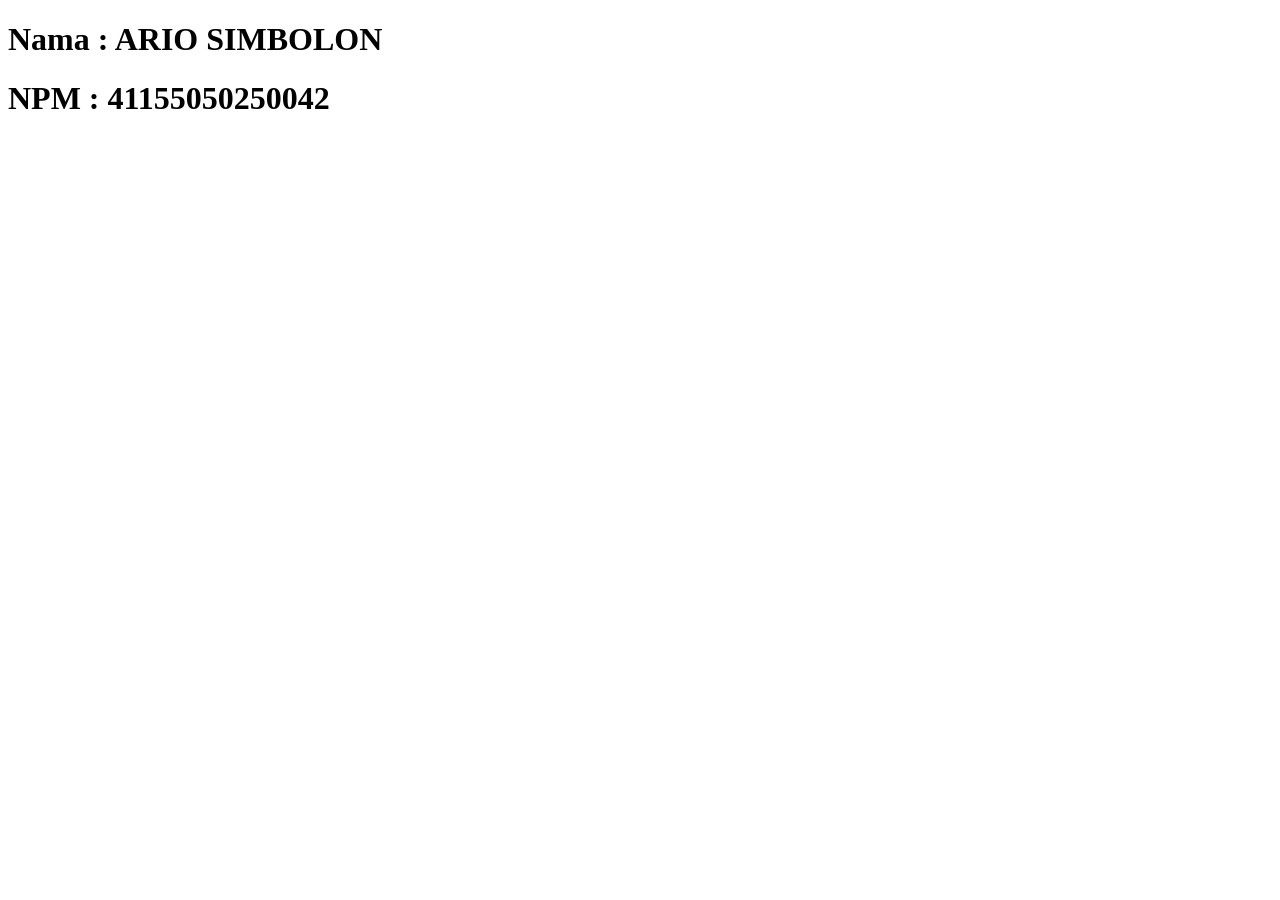
==== index.html @ ff95181c "Rename Page.html to index.html" ====
<!DOCTYPE html>
<html lang="en">
<head>
    <meta charset="UTF-8">
    <meta name="viewport" content="width=device-width, initial-scale=1.0">
    <title>Document</title>
</head>
<body>
    <h1> Nama : ARIO SIMBOLON</h1>
    <h1> NPM : 41155050250042</h1>
    
</body>
</html>
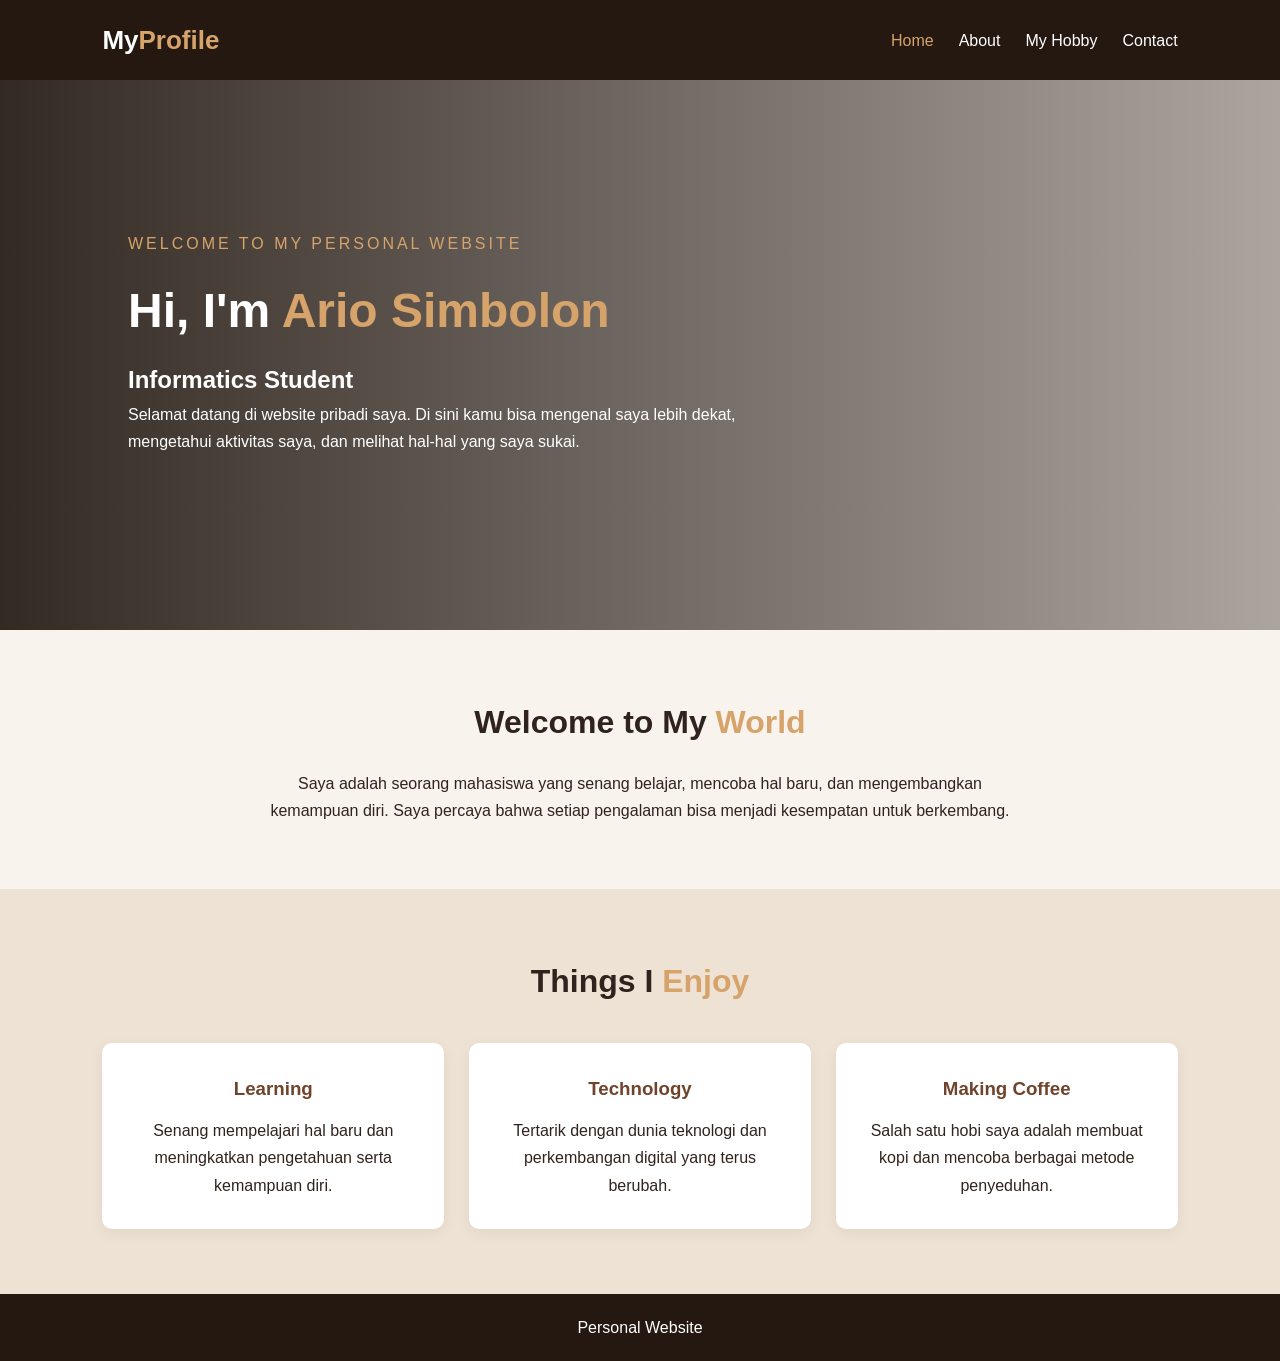
==== commit f940e822: "Add files via upload" ====
--- a/index.html
+++ b/index.html
@@ -1,13 +1,85 @@
+
 <!DOCTYPE html>
-<html lang="en">
+<html lang="id">
 <head>
     <meta charset="UTF-8">
     <meta name="viewport" content="width=device-width, initial-scale=1.0">
-    <title>Document</title>
+    <title>Home | Personal Website</title>
+    <link rel="stylesheet" href="style.css">
 </head>
 <body>
-    <h1> Nama : ARIO SIMBOLON</h1>
-    <h1> NPM : 41155050250042</h1>
-    
+
+    <nav class="navbar">
+        <h2 class="logo">My<span>Profile</span></h2>
+
+        <ul>
+            <li><a href="index.html" class="active">Home</a></li>
+            <li><a href="about.html">About</a></li>
+            <li><a href="coffee.html">My Hobby</a></li>
+            <li><a href="contact.html">Contact</a></li>
+        </ul>
+    </nav>
+    <section class="hero">
+        <div class="hero-content">
+            <p class="subtitle">WELCOME TO MY PERSONAL WEBSITE</p>
+
+            <h1>Hi, I'm <span>Ario Simbolon</span></h1>
+
+            <h2>Informatics Student</h2>
+
+            <p>
+                Selamat datang di website pribadi saya.
+                Di sini kamu bisa mengenal saya lebih dekat,
+                mengetahui aktivitas saya, dan melihat hal-hal
+                yang saya sukai.
+            </p>
+
+            
+        </div>
+    </section>
+    <section class="introduction">
+        <h2>Welcome to My <span>World</span></h2>
+
+        <p>
+            Saya adalah seorang mahasiswa yang senang belajar,
+            mencoba hal baru, dan mengembangkan kemampuan diri.
+            Saya percaya bahwa setiap pengalaman bisa menjadi
+            kesempatan untuk berkembang.
+        </p>
+    </section>
+    <section class="interests">
+        <h2>Things I <span>Enjoy</span></h2>
+
+        <div class="interest-container">
+
+            <div class="interest-card">
+                <h3>Learning</h3>
+                <p>
+                    Senang mempelajari hal baru dan meningkatkan
+                    pengetahuan serta kemampuan diri.
+                </p>
+            </div>
+
+            <div class="interest-card">
+                <h3>Technology</h3>
+                <p>
+                    Tertarik dengan dunia teknologi dan perkembangan
+                    digital yang terus berubah.
+                </p>
+            </div>
+
+            <div class="interest-card">
+                <h3>Making Coffee</h3>
+                <p>
+                    Salah satu hobi saya adalah membuat kopi dan
+                    mencoba berbagai metode penyeduhan.
+                </p>
+            </div>
+
+        </div>
+    </section>
+    <footer>
+        <p>Personal Website</p>
+    </footer>
 </body>
 </html>
--- a/style.css
+++ b/style.css
@@ -0,0 +1,311 @@
+
+* {
+    margin: 0;
+    padding: 0;
+    box-sizing: border-box;
+    scroll-behavior: smooth;
+}
+
+body {
+    font-family: Arial, sans-serif;
+    background-color: #f8f3ed;
+    color: #30231d;
+    line-height: 1.7;
+}
+
+:root {
+    --brown: #6f432c;
+    --dark: #241811;
+    --cream: #f8f3ed;
+    --gold: #d6a36b;
+}
+.navbar {
+    background-color: var(--dark);
+    padding: 18px 8%;
+    display: flex;
+    justify-content: space-between;
+    align-items: center;
+}
+
+.logo {
+    color: white;
+    font-size: 26px;
+}
+
+.navbar ul {
+    display: flex;
+    list-style: none;
+    gap: 25px;
+}
+
+.navbar a {
+    text-decoration: none;
+    color: white;
+    transition: 0.3s;
+}
+
+.navbar a:hover,
+.navbar a.active {
+    color: var(--gold);
+}
+
+.hero {
+    min-height: 550px;
+    display: flex;
+    align-items: center;
+    padding: 60px 10%;
+    color: white;
+    background:
+        linear-gradient(
+            90deg,
+            rgba(30, 20, 14, 0.9),
+            rgba(30, 20, 14, 0.35)
+        ),
+        url("https://images.unsplash.com/photo-1442512595331-e89e73853f31?w=1600")
+        center/cover;
+}
+
+.hero-content {
+    max-width: 650px;
+}
+
+.subtitle {
+    color: var(--gold);
+    letter-spacing: 3px;
+    margin-bottom: 15px;
+}
+
+.hero h1 {
+    font-size: 48px;
+    line-height: 1.2;
+    margin-bottom: 20px;
+}
+
+span {
+    color: var(--gold);
+}
+
+.hero-content p {
+    margin-bottom: 25px;
+}
+
+.btn {
+    display: inline-block;
+    background-color: var(--brown);
+    color: white;
+    padding: 12px 25px;
+    border-radius: 5px;
+    text-decoration: none;
+    margin-top: 15px;
+}
+
+.btn:hover {
+    background-color: #986745;
+}
+.page-header {
+    background-color: #eee2d5;
+    text-align: center;
+    padding: 60px 20px;
+}
+
+.page-header h1 {
+    font-size: 38px;
+    margin-bottom: 10px;
+}
+
+.about {
+    max-width: 1100px;
+    margin: auto;
+    padding: 70px 30px;
+    display: flex;
+    align-items: center;
+    gap: 40px;
+}
+
+.about img {
+    width: 45%;
+    height: 330px;
+    object-fit: cover;
+    border-radius: 12px;
+}
+
+.about-text {
+    flex: 1;
+}
+
+.about-text h2 {
+    color: var(--brown);
+    margin-bottom: 15px;
+}
+
+.about-text p {
+    margin-bottom: 15px;
+}
+
+.coffee {
+    padding: 60px 8%;
+}
+
+.coffee-container {
+    display: flex;
+    justify-content: center;
+    gap: 25px;
+    max-width: 1100px;
+    margin: auto;
+}
+
+.coffee-card {
+    flex: 1;
+    background-color: white;
+    border-radius: 12px;
+    overflow: hidden;
+    box-shadow: 0 5px 18px rgba(0, 0, 0, 0.08);
+    transition: 0.3s;
+}
+
+.coffee-card:hover {
+    transform: translateY(-8px);
+}
+
+.coffee-card img {
+    width: 100%;
+    height: 220px;
+    object-fit: cover;
+}
+
+.coffee-card h3 {
+    color: var(--brown);
+    padding: 15px 18px 5px;
+}
+
+.coffee-card p {
+    padding: 0 18px 22px;
+}
+
+.contact {
+    min-height: 350px;
+    padding: 70px 20px;
+    text-align: center;
+}
+
+.contact h2 {
+    color: var(--brown);
+    margin-bottom: 15px;
+}
+
+.contact-note {
+    margin-top: 25px;
+    font-size: 13px;
+    color: #777;
+}
+
+footer {
+    background-color: var(--dark);
+    color: white;
+    text-align: center;
+    padding: 20px;
+}
+
+@media (max-width: 768px) {
+    .navbar {
+        flex-direction: column;
+        gap: 15px;
+    }
+
+    .navbar ul {
+        flex-wrap: wrap;
+        justify-content: center;
+        gap: 12px;
+    }
+
+    .hero h1 {
+        font-size: 36px;
+    }
+
+    .about {
+        flex-direction: column;
+    }
+
+    .about img {
+        width: 100%;
+    }
+
+    .coffee-container {
+        flex-direction: column;
+    }
+}
+
+.introduction {
+    padding: 65px 10%;
+    text-align: center;
+}
+
+.introduction h2,
+.interests h2 {
+    font-size: 32px;
+    margin-bottom: 20px;
+}
+
+.introduction p {
+    max-width: 750px;
+    margin: auto;
+}
+
+/* Interests */
+.interests {
+    padding: 65px 8%;
+    background-color: #eee2d5;
+    text-align: center;
+}
+
+.interest-container {
+    display: flex;
+    gap: 25px;
+    max-width: 1100px;
+    margin: 35px auto 0;
+}
+
+.interest-card {
+    flex: 1;
+    padding: 30px 22px;
+    background-color: white;
+    border-radius: 10px;
+    box-shadow: 0 4px 15px rgba(0, 0, 0, 0.06);
+    transition: 0.3s;
+}
+
+.interest-card:hover {
+    transform: translateY(-5px);
+}
+
+.interest-card h3 {
+    color: #6f432c;
+    margin-bottom: 12px;
+}
+
+.btn-outline {
+    margin-left: 10px;
+    background-color: transparent;
+    border: 1px solid white;
+}
+
+.btn-outline:hover {
+    background-color: white;
+    color: #241811;
+}
+
+@media (max-width: 768px) {
+    .interest-container {
+        flex-direction: column;
+    }
+
+    .introduction,
+    .interests {
+        padding: 45px 7%;
+    }
+
+    .hero h1 {
+        font-size: 36px;
+    }
+}
+
